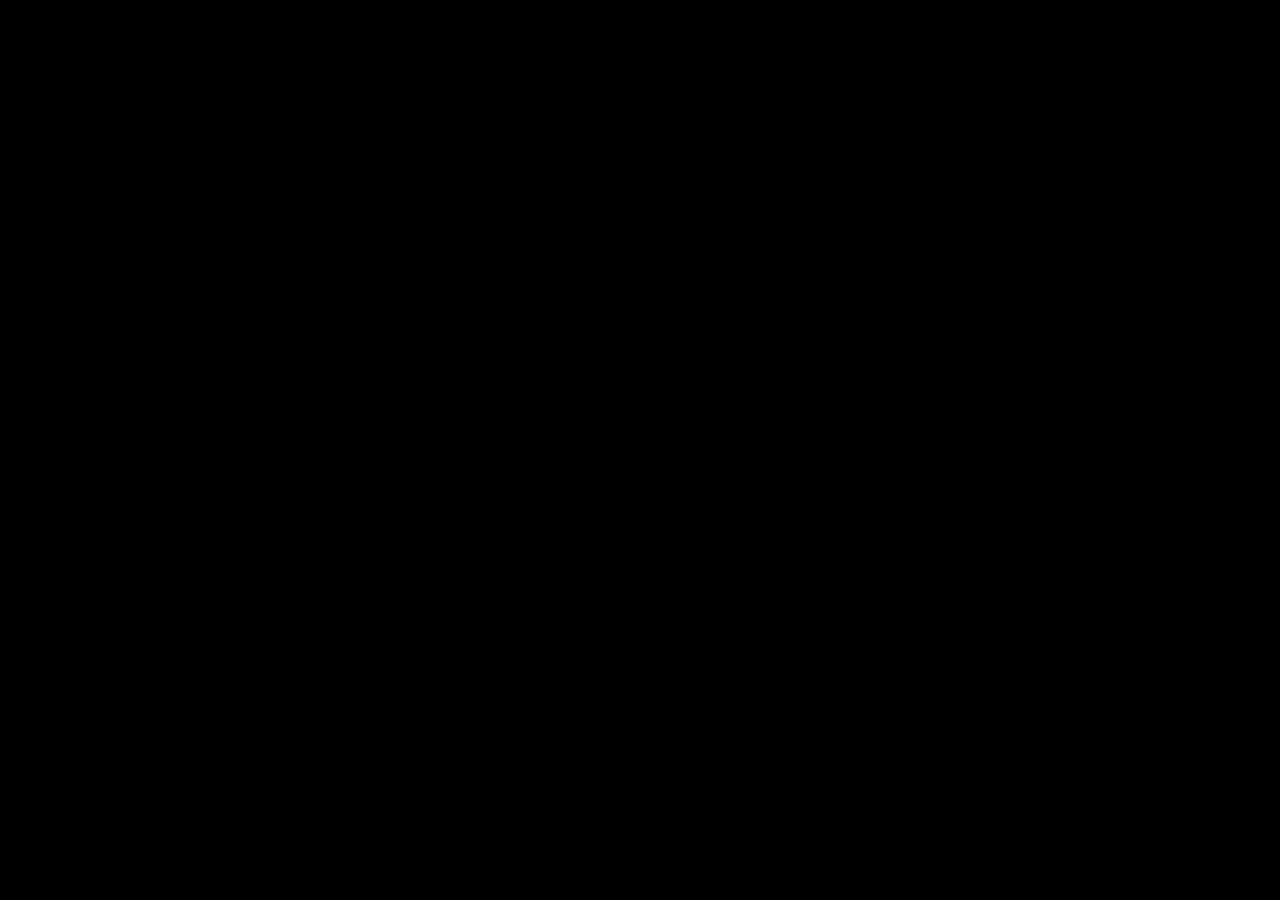
==== app/index.html @ 027d4247 "tailwind setup" ====
<!DOCTYPE html>
<html lang="en">
    <head>
        <meta charset="UTF-8" />
        <meta name="viewport" content="width=device-width, initial-scale=1.0" />
        <title>sumire</title>

        <link rel="stylesheet" href="css/sumire.css" />
    </head>
    <body class="bg-black"></body>
</html>
---- app/css/sumire.css ----
/*! tailwindcss v3.4.0 | MIT License | https://tailwindcss.com*/*,:after,:before{border:0 solid #e5e7eb;box-sizing:border-box}:after,:before{--tw-content:""}:host,html{-webkit-text-size-adjust:100%;font-feature-settings:normal;-webkit-tap-highlight-color:transparent;font-family:ui-sans-serif,system-ui,sans-serif,Apple Color Emoji,Segoe UI Emoji,Segoe UI Symbol,Noto Color Emoji;font-variation-settings:normal;line-height:1.5;-moz-tab-size:4;-o-tab-size:4;tab-size:4}body{line-height:inherit;margin:0}hr{border-top-width:1px;color:inherit;height:0}abbr:where([title]){-webkit-text-decoration:underline dotted;text-decoration:underline dotted}h1,h2,h3,h4,h5,h6{font-size:inherit;font-weight:inherit}a{color:inherit;text-decoration:inherit}b,strong{font-weight:bolder}code,kbd,pre,samp{font-feature-settings:normal;font-family:ui-monospace,SFMono-Regular,Menlo,Monaco,Consolas,Liberation Mono,Courier New,monospace;font-size:1em;font-variation-settings:normal}small{font-size:80%}sub,sup{font-size:75%;line-height:0;position:relative;vertical-align:initial}sub{bottom:-.25em}sup{top:-.5em}table{border-collapse:collapse;border-color:inherit;text-indent:0}button,input,optgroup,select,textarea{font-feature-settings:inherit;color:inherit;font-family:inherit;font-size:100%;font-variation-settings:inherit;font-weight:inherit;line-height:inherit;margin:0;padding:0}button,select{text-transform:none}[type=button],[type=reset],[type=submit],button{-webkit-appearance:button;background-color:initial;background-image:none}:-moz-focusring{outline:auto}:-moz-ui-invalid{box-shadow:none}progress{vertical-align:initial}::-webkit-inner-spin-button,::-webkit-outer-spin-button{height:auto}[type=search]{-webkit-appearance:textfield;outline-offset:-2px}::-webkit-search-decoration{-webkit-appearance:none}::-webkit-file-upload-button{-webkit-appearance:button;font:inherit}summary{display:list-item}blockquote,dd,dl,figure,h1,h2,h3,h4,h5,h6,hr,p,pre{margin:0}fieldset{margin:0}fieldset,legend{padding:0}menu,ol,ul{list-style:none;margin:0;padding:0}dialog{padding:0}textarea{resize:vertical}input::-moz-placeholder,textarea::-moz-placeholder{color:#9ca3af;opacity:1}input::placeholder,textarea::placeholder{color:#9ca3af;opacity:1}[role=button],button{cursor:pointer}:disabled{cursor:default}audio,canvas,embed,iframe,img,object,svg,video{display:block;vertical-align:middle}img,video{height:auto;max-width:100%}[hidden]{display:none}*,::backdrop,:after,:before{--tw-border-spacing-x:0;--tw-border-spacing-y:0;--tw-translate-x:0;--tw-translate-y:0;--tw-rotate:0;--tw-skew-x:0;--tw-skew-y:0;--tw-scale-x:1;--tw-scale-y:1;--tw-pan-x: ;--tw-pan-y: ;--tw-pinch-zoom: ;--tw-scroll-snap-strictness:proximity;--tw-gradient-from-position: ;--tw-gradient-via-position: ;--tw-gradient-to-position: ;--tw-ordinal: ;--tw-slashed-zero: ;--tw-numeric-figure: ;--tw-numeric-spacing: ;--tw-numeric-fraction: ;--tw-ring-inset: ;--tw-ring-offset-width:0px;--tw-ring-offset-color:#fff;--tw-ring-color:#3b82f680;--tw-ring-offset-shadow:0 0 #0000;--tw-ring-shadow:0 0 #0000;--tw-shadow:0 0 #0000;--tw-shadow-colored:0 0 #0000;--tw-blur: ;--tw-brightness: ;--tw-contrast: ;--tw-grayscale: ;--tw-hue-rotate: ;--tw-invert: ;--tw-saturate: ;--tw-sepia: ;--tw-drop-shadow: ;--tw-backdrop-blur: ;--tw-backdrop-brightness: ;--tw-backdrop-contrast: ;--tw-backdrop-grayscale: ;--tw-backdrop-hue-rotate: ;--tw-backdrop-invert: ;--tw-backdrop-opacity: ;--tw-backdrop-saturate: ;--tw-backdrop-sepia: }.bg-black{--tw-bg-opacity:1;background-color:rgb(0 0 0/var(--tw-bg-opacity))}
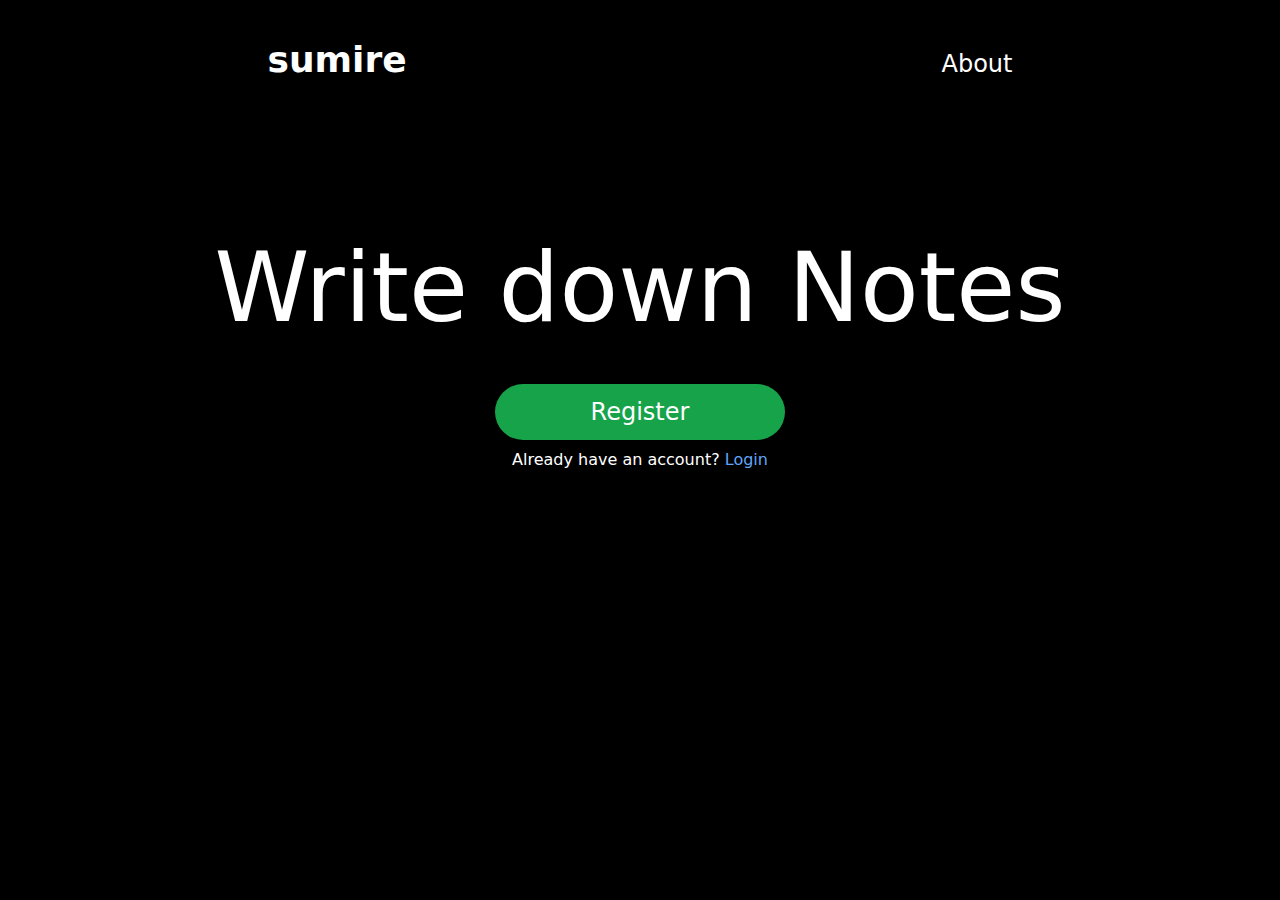
==== commit a02dc01c: "landing page" ====
--- a/app/index.html
+++ b/app/index.html
@@ -5,7 +5,33 @@
         <meta name="viewport" content="width=device-width, initial-scale=1.0" />
         <title>sumire</title>
 
-        <link rel="stylesheet" href="css/sumire.css" />
+        <link rel="stylesheet" href="../app/css/sumire.css" />
     </head>
-    <body class="bg-black"></body>
+    <body class="bg-black text-white">
+        <nav class="flex h-20 items-end justify-around">
+            <h class="text-4xl font-black">sumire</h>
+            <div class="flex gap-12 text-2xl">
+                <a href="../app/html/about.html">About</a>
+            </div>
+        </nav>
+
+        <main
+            class="mt-40 flex flex-col items-center justify-center text-center"
+        >
+            <h class="text-8xl max-lg:text-7xl max-md:text-6xl max-sm:text-5xl"
+                >Write down Notes</h
+            >
+
+            <a
+                class="mb-2 mt-12 rounded-full bg-green-600 px-24 py-3 text-2xl max-md:px-20 max-md:text-xl"
+                href="../app/html/auth.html#register"
+            >
+                Register
+            </a>
+            <p class="max-md:text-sm">
+                Already have an account?
+                <a class="text-blue-400" href="../app/html/auth.html">Login</a>
+            </p>
+        </main>
+    </body>
 </html>
--- a/app/css/sumire.css
+++ b/app/css/sumire.css
@@ -1 +1 @@
-/*! tailwindcss v3.4.0 | MIT License | https://tailwindcss.com*/*,:after,:before{border:0 solid #e5e7eb;box-sizing:border-box}:after,:before{--tw-content:""}:host,html{-webkit-text-size-adjust:100%;font-feature-settings:normal;-webkit-tap-highlight-color:transparent;font-family:ui-sans-serif,system-ui,sans-serif,Apple Color Emoji,Segoe UI Emoji,Segoe UI Symbol,Noto Color Emoji;font-variation-settings:normal;line-height:1.5;-moz-tab-size:4;-o-tab-size:4;tab-size:4}body{line-height:inherit;margin:0}hr{border-top-width:1px;color:inherit;height:0}abbr:where([title]){-webkit-text-decoration:underline dotted;text-decoration:underline dotted}h1,h2,h3,h4,h5,h6{font-size:inherit;font-weight:inherit}a{color:inherit;text-decoration:inherit}b,strong{font-weight:bolder}code,kbd,pre,samp{font-feature-settings:normal;font-family:ui-monospace,SFMono-Regular,Menlo,Monaco,Consolas,Liberation Mono,Courier New,monospace;font-size:1em;font-variation-settings:normal}small{font-size:80%}sub,sup{font-size:75%;line-height:0;position:relative;vertical-align:initial}sub{bottom:-.25em}sup{top:-.5em}table{border-collapse:collapse;border-color:inherit;text-indent:0}button,input,optgroup,select,textarea{font-feature-settings:inherit;color:inherit;font-family:inherit;font-size:100%;font-variation-settings:inherit;font-weight:inherit;line-height:inherit;margin:0;padding:0}button,select{text-transform:none}[type=button],[type=reset],[type=submit],button{-webkit-appearance:button;background-color:initial;background-image:none}:-moz-focusring{outline:auto}:-moz-ui-invalid{box-shadow:none}progress{vertical-align:initial}::-webkit-inner-spin-button,::-webkit-outer-spin-button{height:auto}[type=search]{-webkit-appearance:textfield;outline-offset:-2px}::-webkit-search-decoration{-webkit-appearance:none}::-webkit-file-upload-button{-webkit-appearance:button;font:inherit}summary{display:list-item}blockquote,dd,dl,figure,h1,h2,h3,h4,h5,h6,hr,p,pre{margin:0}fieldset{margin:0}fieldset,legend{padding:0}menu,ol,ul{list-style:none;margin:0;padding:0}dialog{padding:0}textarea{resize:vertical}input::-moz-placeholder,textarea::-moz-placeholder{color:#9ca3af;opacity:1}input::placeholder,textarea::placeholder{color:#9ca3af;opacity:1}[role=button],button{cursor:pointer}:disabled{cursor:default}audio,canvas,embed,iframe,img,object,svg,video{display:block;vertical-align:middle}img,video{height:auto;max-width:100%}[hidden]{display:none}*,::backdrop,:after,:before{--tw-border-spacing-x:0;--tw-border-spacing-y:0;--tw-translate-x:0;--tw-translate-y:0;--tw-rotate:0;--tw-skew-x:0;--tw-skew-y:0;--tw-scale-x:1;--tw-scale-y:1;--tw-pan-x: ;--tw-pan-y: ;--tw-pinch-zoom: ;--tw-scroll-snap-strictness:proximity;--tw-gradient-from-position: ;--tw-gradient-via-position: ;--tw-gradient-to-position: ;--tw-ordinal: ;--tw-slashed-zero: ;--tw-numeric-figure: ;--tw-numeric-spacing: ;--tw-numeric-fraction: ;--tw-ring-inset: ;--tw-ring-offset-width:0px;--tw-ring-offset-color:#fff;--tw-ring-color:#3b82f680;--tw-ring-offset-shadow:0 0 #0000;--tw-ring-shadow:0 0 #0000;--tw-shadow:0 0 #0000;--tw-shadow-colored:0 0 #0000;--tw-blur: ;--tw-brightness: ;--tw-contrast: ;--tw-grayscale: ;--tw-hue-rotate: ;--tw-invert: ;--tw-saturate: ;--tw-sepia: ;--tw-drop-shadow: ;--tw-backdrop-blur: ;--tw-backdrop-brightness: ;--tw-backdrop-contrast: ;--tw-backdrop-grayscale: ;--tw-backdrop-hue-rotate: ;--tw-backdrop-invert: ;--tw-backdrop-opacity: ;--tw-backdrop-saturate: ;--tw-backdrop-sepia: }.bg-black{--tw-bg-opacity:1;background-color:rgb(0 0 0/var(--tw-bg-opacity))}+/*! tailwindcss v3.4.0 | MIT License | https://tailwindcss.com*/*,:after,:before{border:0 solid #e5e7eb;box-sizing:border-box}:after,:before{--tw-content:""}:host,html{-webkit-text-size-adjust:100%;font-feature-settings:normal;-webkit-tap-highlight-color:transparent;font-family:ui-sans-serif,system-ui,sans-serif,Apple Color Emoji,Segoe UI Emoji,Segoe UI Symbol,Noto Color Emoji;font-variation-settings:normal;line-height:1.5;-moz-tab-size:4;-o-tab-size:4;tab-size:4}body{line-height:inherit;margin:0}hr{border-top-width:1px;color:inherit;height:0}abbr:where([title]){-webkit-text-decoration:underline dotted;text-decoration:underline dotted}h1,h2,h3,h4,h5,h6{font-size:inherit;font-weight:inherit}a{color:inherit;text-decoration:inherit}b,strong{font-weight:bolder}code,kbd,pre,samp{font-feature-settings:normal;font-family:ui-monospace,SFMono-Regular,Menlo,Monaco,Consolas,Liberation Mono,Courier New,monospace;font-size:1em;font-variation-settings:normal}small{font-size:80%}sub,sup{font-size:75%;line-height:0;position:relative;vertical-align:initial}sub{bottom:-.25em}sup{top:-.5em}table{border-collapse:collapse;border-color:inherit;text-indent:0}button,input,optgroup,select,textarea{font-feature-settings:inherit;color:inherit;font-family:inherit;font-size:100%;font-variation-settings:inherit;font-weight:inherit;line-height:inherit;margin:0;padding:0}button,select{text-transform:none}[type=button],[type=reset],[type=submit],button{-webkit-appearance:button;background-color:initial;background-image:none}:-moz-focusring{outline:auto}:-moz-ui-invalid{box-shadow:none}progress{vertical-align:initial}::-webkit-inner-spin-button,::-webkit-outer-spin-button{height:auto}[type=search]{-webkit-appearance:textfield;outline-offset:-2px}::-webkit-search-decoration{-webkit-appearance:none}::-webkit-file-upload-button{-webkit-appearance:button;font:inherit}summary{display:list-item}blockquote,dd,dl,figure,h1,h2,h3,h4,h5,h6,hr,p,pre{margin:0}fieldset{margin:0}fieldset,legend{padding:0}menu,ol,ul{list-style:none;margin:0;padding:0}dialog{padding:0}textarea{resize:vertical}input::-moz-placeholder,textarea::-moz-placeholder{color:#9ca3af;opacity:1}input::placeholder,textarea::placeholder{color:#9ca3af;opacity:1}[role=button],button{cursor:pointer}:disabled{cursor:default}audio,canvas,embed,iframe,img,object,svg,video{display:block;vertical-align:middle}img,video{height:auto;max-width:100%}[hidden]{display:none}*,::backdrop,:after,:before{--tw-border-spacing-x:0;--tw-border-spacing-y:0;--tw-translate-x:0;--tw-translate-y:0;--tw-rotate:0;--tw-skew-x:0;--tw-skew-y:0;--tw-scale-x:1;--tw-scale-y:1;--tw-pan-x: ;--tw-pan-y: ;--tw-pinch-zoom: ;--tw-scroll-snap-strictness:proximity;--tw-gradient-from-position: ;--tw-gradient-via-position: ;--tw-gradient-to-position: ;--tw-ordinal: ;--tw-slashed-zero: ;--tw-numeric-figure: ;--tw-numeric-spacing: ;--tw-numeric-fraction: ;--tw-ring-inset: ;--tw-ring-offset-width:0px;--tw-ring-offset-color:#fff;--tw-ring-color:#3b82f680;--tw-ring-offset-shadow:0 0 #0000;--tw-ring-shadow:0 0 #0000;--tw-shadow:0 0 #0000;--tw-shadow-colored:0 0 #0000;--tw-blur: ;--tw-brightness: ;--tw-contrast: ;--tw-grayscale: ;--tw-hue-rotate: ;--tw-invert: ;--tw-saturate: ;--tw-sepia: ;--tw-drop-shadow: ;--tw-backdrop-blur: ;--tw-backdrop-brightness: ;--tw-backdrop-contrast: ;--tw-backdrop-grayscale: ;--tw-backdrop-hue-rotate: ;--tw-backdrop-invert: ;--tw-backdrop-opacity: ;--tw-backdrop-saturate: ;--tw-backdrop-sepia: }.visible{visibility:visible}.static{position:static}.fixed{position:fixed}.absolute{position:absolute}.relative{position:relative}.mb-2{margin-bottom:.5rem}.mt-12{margin-top:3rem}.mt-40{margin-top:10rem}.block{display:block}.inline-block{display:inline-block}.inline{display:inline}.flex{display:flex}.table{display:table}.contents{display:contents}.hidden{display:none}.h-20{height:5rem}.resize{resize:both}.flex-col{flex-direction:column}.items-end{align-items:flex-end}.items-center{align-items:center}.justify-center{justify-content:center}.justify-around{justify-content:space-around}.gap-12{gap:3rem}.rounded-full{border-radius:9999px}.border{border-width:1px}.bg-black{--tw-bg-opacity:1;background-color:rgb(0 0 0/var(--tw-bg-opacity))}.bg-green-600{--tw-bg-opacity:1;background-color:rgb(22 163 74/var(--tw-bg-opacity))}.px-24{padding-left:6rem;padding-right:6rem}.py-3{padding-bottom:.75rem;padding-top:.75rem}.text-center{text-align:center}.text-2xl{font-size:1.5rem;line-height:2rem}.text-4xl{font-size:2.25rem;line-height:2.5rem}.text-8xl{font-size:6rem;line-height:1}.font-black{font-weight:900}.text-blue-400{--tw-text-opacity:1;color:rgb(96 165 250/var(--tw-text-opacity))}.text-white{--tw-text-opacity:1;color:rgb(255 255 255/var(--tw-text-opacity))}.blur{--tw-blur:blur(8px)}.blur,.filter{filter:var(--tw-blur) var(--tw-brightness) var(--tw-contrast) var(--tw-grayscale) var(--tw-hue-rotate) var(--tw-invert) var(--tw-saturate) var(--tw-sepia) var(--tw-drop-shadow)}@media not all and (min-width:1024px){.max-lg\:text-7xl{font-size:4.5rem;line-height:1}}@media not all and (min-width:768px){.max-md\:px-20{padding-left:5rem;padding-right:5rem}.max-md\:text-6xl{font-size:3.75rem;line-height:1}.max-md\:text-sm{font-size:.875rem;line-height:1.25rem}.max-md\:text-xl{font-size:1.25rem;line-height:1.75rem}}@media not all and (min-width:640px){.max-sm\:text-5xl{font-size:3rem;line-height:1}}